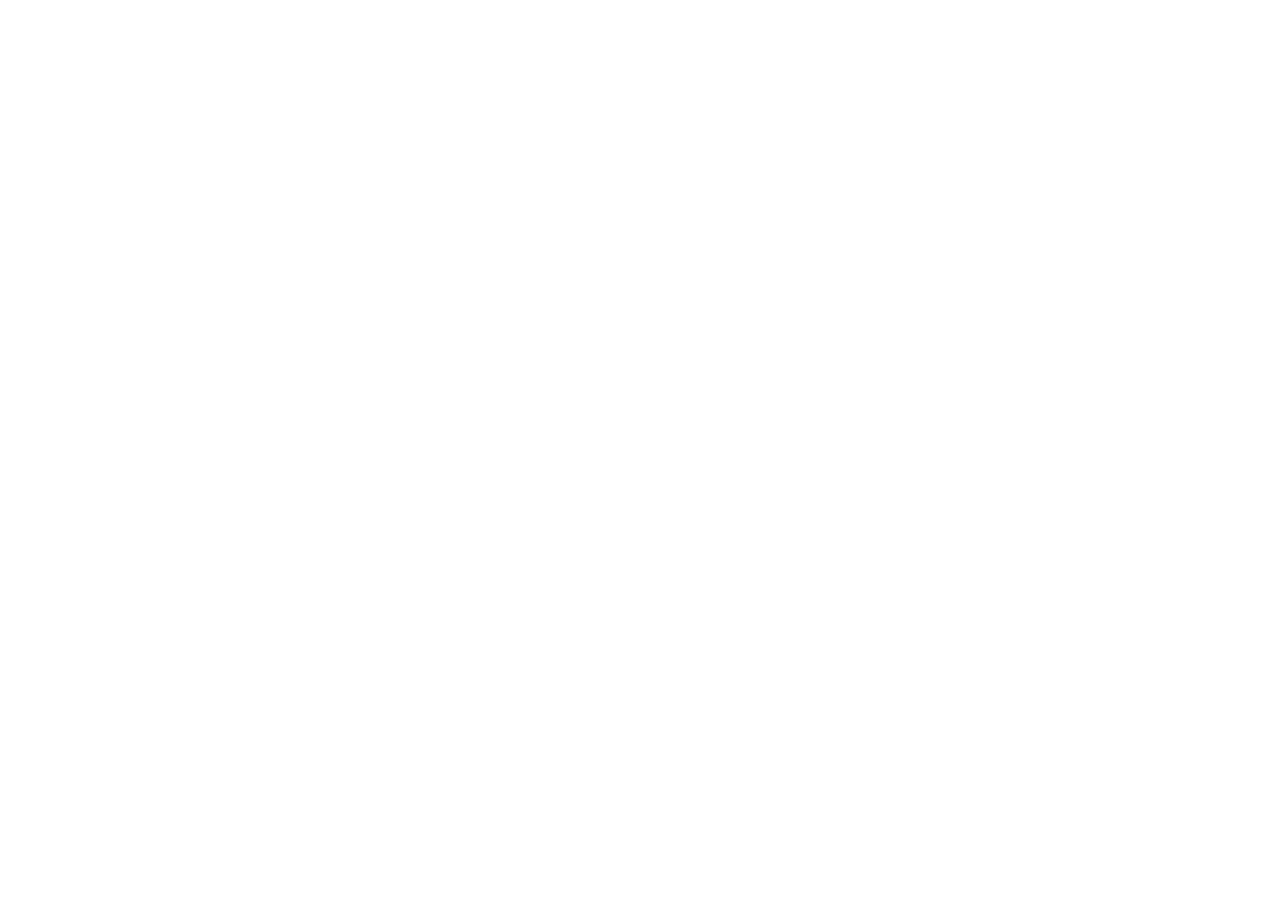
==== hero-section/001/index.html @ 2633be89 "feat: create hero-section component folder" ====
<!DOCTYPE html>
<html lang="en">

  <head>
    <meta charset="UTF-8">
    <meta name="viewport" content="width=device-width, initial-scale=1.0">
    <title>Hero Section Component</title>
  </head>

  <body>

  </body>

</html>
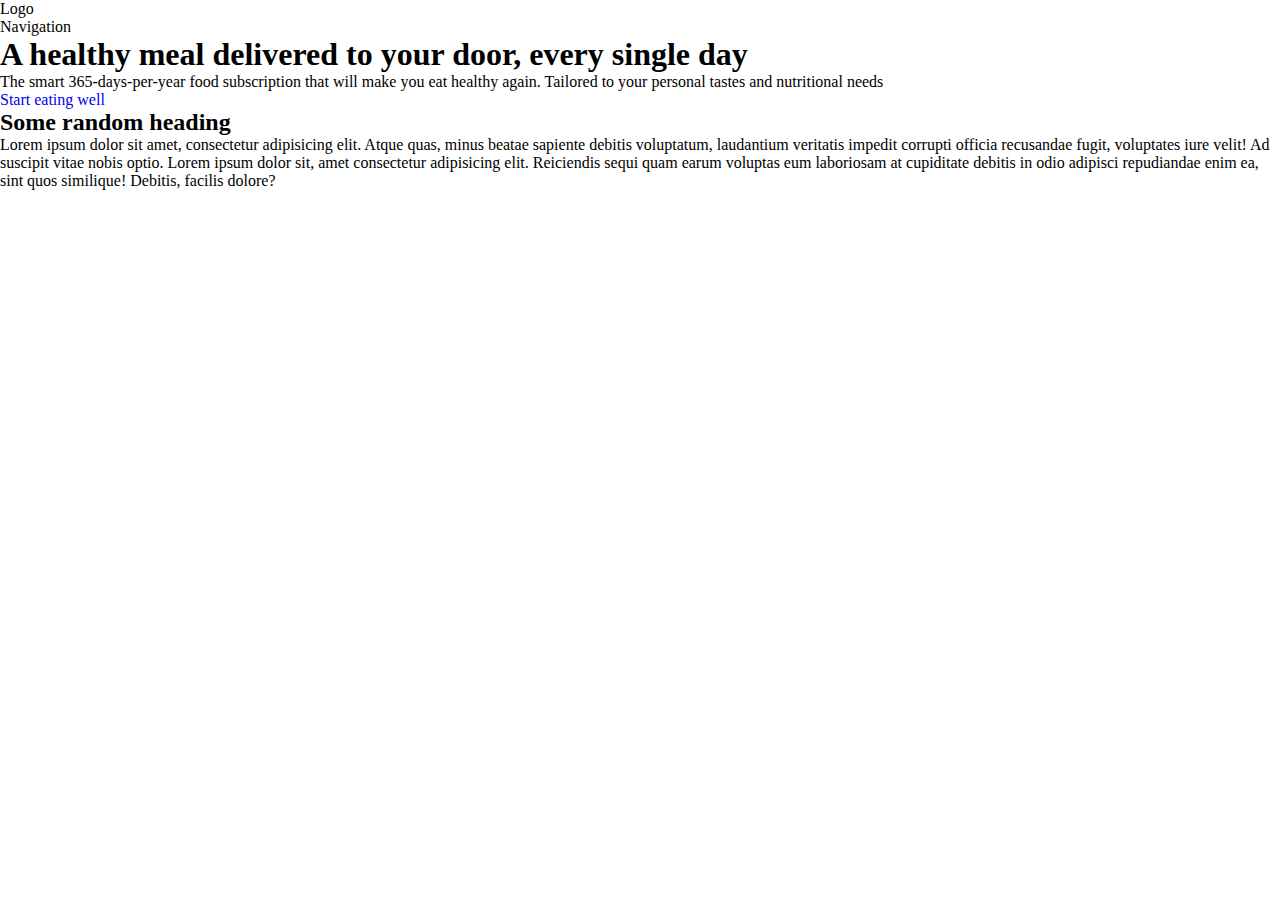
==== commit cd4027c7: "feat: add hero section markup" ====
--- a/hero-section/001/index.html
+++ b/hero-section/001/index.html
@@ -5,10 +5,30 @@
     <meta charset="UTF-8">
     <meta name="viewport" content="width=device-width, initial-scale=1.0">
     <title>Hero Section Component</title>
+    <link rel="stylesheet" href="styles.css">
   </head>
 
   <body>
+    <header>
+      <div>Logo</div>
+      <div>Navigation</div>
 
+      <div>
+        <h1>A healthy meal delivered to your door, every single day</h1>
+        <p>The smart 365-days-per-year food subscription that will make you eat healthy again. Tailored to your personal tastes and nutritional needs</p>
+        <a href="#" class="btn">Start eating well</a>
+      </div>
+    </header>
+
+    <section>
+      <h2>Some random heading</h2>
+      <p>
+        Lorem ipsum dolor sit amet, consectetur adipisicing elit. Atque quas, minus beatae sapiente debitis voluptatum,
+        laudantium veritatis impedit corrupti officia recusandae fugit, voluptates iure velit! Ad suscipit vitae nobis optio.
+        Lorem ipsum dolor sit, amet consectetur adipisicing elit. Reiciendis sequi quam earum voluptas eum laboriosam at
+        cupiditate debitis in odio adipisci repudiandae enim ea, sint quos similique! Debitis, facilis dolore?
+      </p>
+    </section>
   </body>
 
 </html>--- a/hero-section/001/styles.css
+++ b/hero-section/001/styles.css
@@ -0,0 +1,6 @@
+* {
+  box-sizing: border-box;
+  padding: 0;
+  margin: 0;
+  text-decoration: none;
+}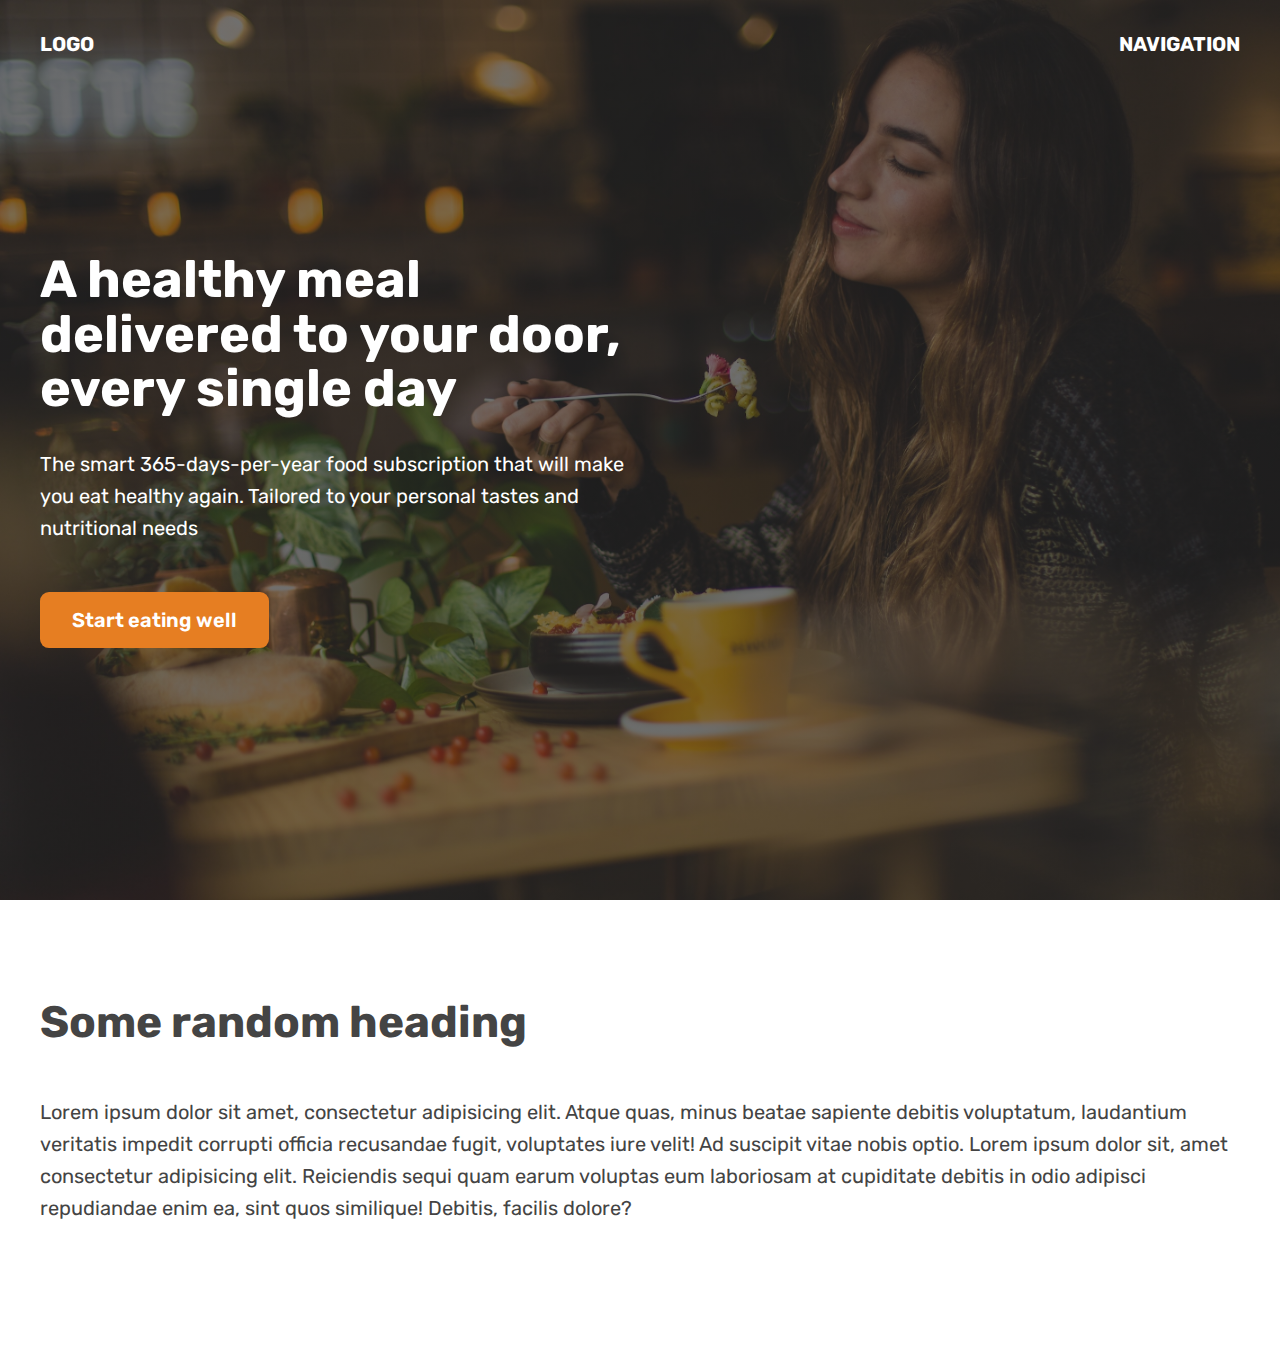
==== commit 27615540: "feat: finish hero section styles" ====
--- a/hero-section/001/index.html
+++ b/hero-section/001/index.html
@@ -5,29 +5,36 @@
     <meta charset="UTF-8">
     <meta name="viewport" content="width=device-width, initial-scale=1.0">
     <title>Hero Section Component</title>
+    <link href="https://fonts.googleapis.com/css2?family=Rubik:wght@400;600;700&amp;display=swap" rel="stylesheet">
     <link rel="stylesheet" href="styles.css">
   </head>
 
   <body>
     <header>
-      <div>Logo</div>
-      <div>Navigation</div>
+      <nav class="container">
+        <div>Logo</div>
+        <div>Navigation</div>
+      </nav>
 
-      <div>
-        <h1>A healthy meal delivered to your door, every single day</h1>
-        <p>The smart 365-days-per-year food subscription that will make you eat healthy again. Tailored to your personal tastes and nutritional needs</p>
-        <a href="#" class="btn">Start eating well</a>
+      <div class="container hero-box">
+        <div class="hero-box--inner">
+          <h1>A healthy meal delivered to your door, every single day</h1>
+          <p>The smart 365-days-per-year food subscription that will make you eat healthy again. Tailored to your personal tastes and nutritional needs</p>
+          <a href="#" class="btn">Start eating well</a>
+        </div>
       </div>
     </header>
 
     <section>
-      <h2>Some random heading</h2>
-      <p>
-        Lorem ipsum dolor sit amet, consectetur adipisicing elit. Atque quas, minus beatae sapiente debitis voluptatum,
-        laudantium veritatis impedit corrupti officia recusandae fugit, voluptates iure velit! Ad suscipit vitae nobis optio.
-        Lorem ipsum dolor sit, amet consectetur adipisicing elit. Reiciendis sequi quam earum voluptas eum laboriosam at
-        cupiditate debitis in odio adipisci repudiandae enim ea, sint quos similique! Debitis, facilis dolore?
-      </p>
+      <div class="container">
+        <h2>Some random heading</h2>
+        <p>
+          Lorem ipsum dolor sit amet, consectetur adipisicing elit. Atque quas, minus beatae sapiente debitis voluptatum,
+          laudantium veritatis impedit corrupti officia recusandae fugit, voluptates iure velit! Ad suscipit vitae nobis optio.
+          Lorem ipsum dolor sit, amet consectetur adipisicing elit. Reiciendis sequi quam earum voluptas eum laboriosam at
+          cupiditate debitis in odio adipisci repudiandae enim ea, sint quos similique! Debitis, facilis dolore?
+        </p>
+      </div>
     </section>
   </body>
 
--- a/hero-section/001/styles.css
+++ b/hero-section/001/styles.css
@@ -3,4 +3,75 @@
   padding: 0;
   margin: 0;
   text-decoration: none;
+}
+
+html {
+  font-family: 'Rubik', sans-serif;
+  color: #444;
+}
+
+.container {
+  width: 1200px;
+  margin: 0 auto;
+}
+header {
+  height: 100vh;
+  position: relative;
+  background-image:
+    linear-gradient(rgba(34, 34, 34, 0.6), rgba(34, 34, 34, 0.6)),
+    url(./img/hero.jpg);
+  background-size: cover;
+  color: #fff;
+}
+
+nav {
+  font-size: 20px;
+  font-weight: 700;
+  text-transform: uppercase;
+  display: flex;
+  justify-content: space-between;
+  padding-top: 32px;
+}
+
+.hero-box {
+  position: absolute;
+  left: 50%;
+  top: 50%;
+  transform: translate(-50%, -50%);
+}
+
+.hero-box--inner {
+  width: 50%;
+}
+
+h1 {
+  font-size: 52px;
+  margin-bottom: 32px;
+  line-height: 1.05;
+}
+
+p {
+  font-size: 20px;
+  line-height: 1.6;
+  margin-bottom: 48px;
+}
+
+.btn:link,
+.btn:visited {
+  font-size: 20px;
+  font-weight: 600;
+  background-color: #e67e22;
+  color: inherit;
+  display: inline-block;
+  padding: 16px 32px;
+  border-radius: 9px;
+}
+
+h2 {
+  font-size: 44px;
+  margin-bottom: 48px;
+}
+
+section {
+  padding: 96px 0;
 }